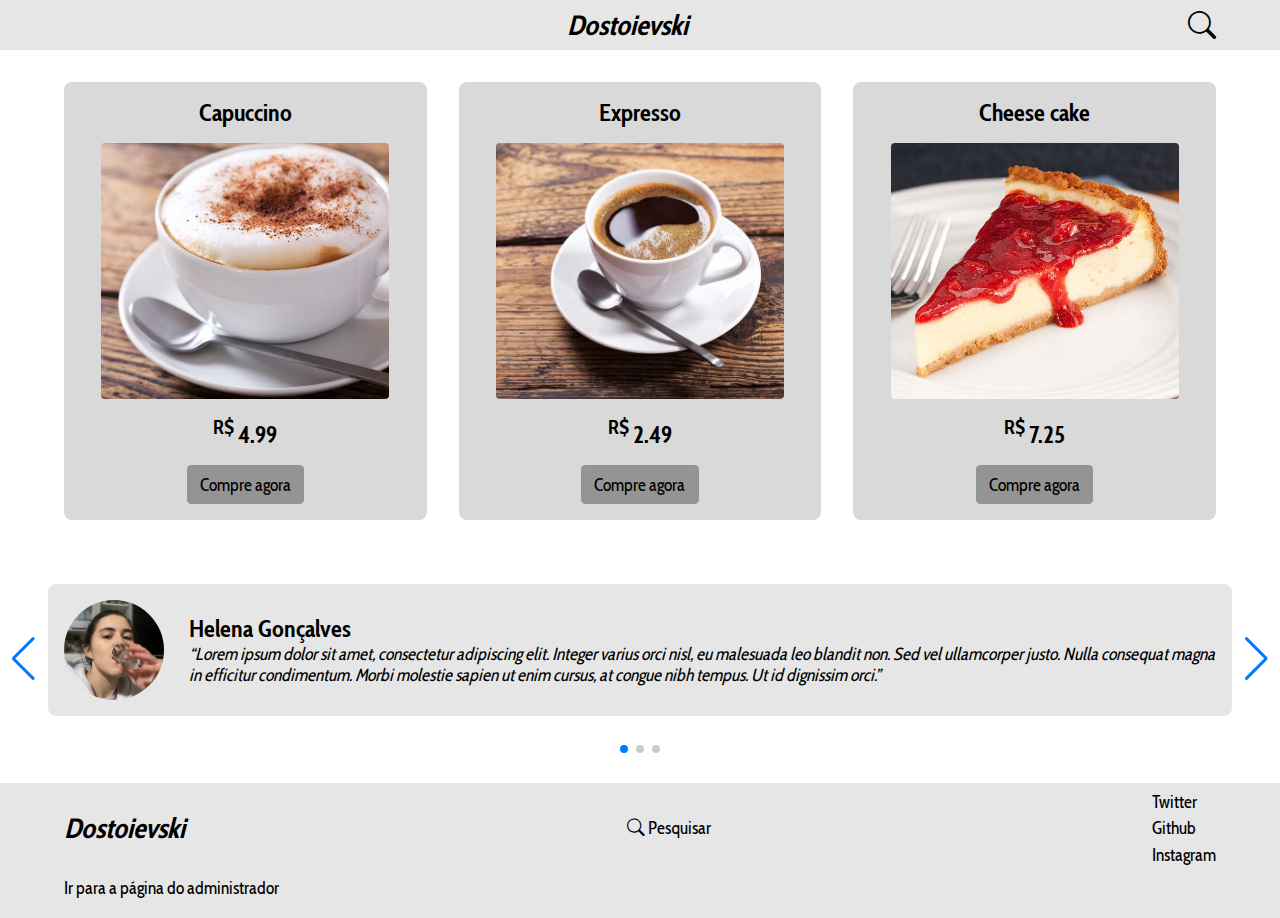
==== index.html @ 8766e8bb "link para admin consertado" ====
<!DOCTYPE html>
<html lang="en">
<head>
    <meta charset="UTF-8">
    <meta http-equiv="X-UA-Compatible" content="IE=edge">
    <meta name="viewport" content="width=device-width, initial-scale=1.0">
    
    <!-- CSS -->
    <link rel="stylesheet" href="style/home.css">
    <!-- SWIPER CDN-->
    <link rel="stylesheet" href="https://unpkg.com/swiper@8/swiper-bundle.min.css"/>
    <!-- FAVICON -->
    <link rel="icon" href="favicon.svg" type="image/x-icon">
    
    <title> Dostoievski </title>
</head>
<body>

    <nav class="nav">
        <div class="nav-container">
            <div class="hidden"> .  </div>
            <h1 class="logo"> Dostoievski </h1>
            <h1 onclick='toggleSearch()' class="clicavel"> <i class="bi bi-search"></i> </h1>
        </div>
    </nav>

    <div class="search-bar" id="search-bar">
        <div class="search-container">
            <h2 onclick='toggleSearch()' class="clicavel"> <i class="bi bi-x-lg"></i></h2>
            <div class="chip">
                <h2>Categoria</h2>
                <select name="categoria" id="categoria">
                    <option value='todos'>Todos</option>
                    <option value="bebidas">Bebidas</option>
                    <option value="doces">Doces</option>
                </select>
            </div>
            <div class="chip">
                <h2>Preço</h2>
                <select name="preco" id="preco">
                    <option value='todos'>Qualquer</option>
                    <option value="desc">Mais caro</option>
                    <option value="asce">Mais barato</option>
                </select>
            </div>
            <div class="chip">
                <input type="text" name="pesquisa" id="pesquisa" placeholder="Pesquise aqui">
                <h2 onclick="pesquisar()" class="clicavel"> <i class="bi bi-search"></i> </h2>
            </div>
        </div>
    </div>

    <div class="produtos" id="produtos">
    </div>

    <div class="swiper">
            <div class="swiper-wrapper">
                <!-- SLIDE 1 -->
                <div class="swiper-slide">     
                    <div class="swiper-slide">
                        <div class="testemunho">
                            <div class="imagem-testemunho container-imagem">
                            <img src="images/pessoa1.jpg" alt="selfie minha">
                        </div>
                        <div class="texto-testemunho">
                            <h2>Helena Gonçalves</h2>
                            <p class="italico">“Lorem ipsum dolor sit amet, consectetur adipiscing elit. Integer varius orci nisl, eu malesuada leo blandit non. Sed vel ullamcorper justo. Nulla consequat magna in efficitur condimentum. Morbi molestie sapien ut enim cursus, at congue nibh tempus. Ut id dignissim orci.”</p>
                        </div>
                    </div>
                </div> 
            </div>
            <!-- SLIDE 2 -->
            <div class="swiper-slide">
                <div class="swiper-slide">
                    <div class="testemunho">
                        <div class="imagem-testemunho container-imagem">
                            <img src="images/pessoa2.JPG" alt="meme que achei em um subreddit aí">
                        </div>
                        <div class="texto-testemunho">
                            <h2>Steve Smith</h2>
                            <p class="italico">“Lorem ipsum dolor sit amet, consectetur adipiscing elit. Integer varius orci nisl, eu malesuada leo blandit non. Sed vel ullamcorper justo. Nulla consequat magna in efficitur condimentum. Morbi molestie sapien ut enim cursus, at congue nibh tempus. Ut id dignissim orci.”</p>
                        </div>
                    </div>
                </div>
            </div>
            <!-- SLIDE 3 -->
            <div class="swiper-slide"> 
                <div class="swiper-slide">
                    <div class="testemunho">
                        <div class="imagem-testemunho container-imagem">
                            <img src="images/pessoa3.png" alt="print de um tiktok da doja cat">
                        </div>
                        <div class="texto-testemunho">
                            <h2>Gloria Semkins</h2>
                            <p class="italico">“Lorem ipsum dolor sit amet, consectetur adipiscing elit. Integer varius orci nisl, eu malesuada leo blandit non. Sed vel ullamcorper justo. Nulla consequat magna in efficitur condimentum. Morbi molestie sapien ut enim cursus, at congue nibh tempus. Ut id dignissim orci.”</p>
                        </div>
                    </div>
                </div>
            </div>
        </div>
        <div class="swiper-button-next"></div>
        <div class="swiper-button-prev"></div>
        <br>
        <div class="swiper-pagination"></div>
    </div>
    
    <footer class="rodape">
        <div class="rodape-container">
            <div>
                <h1 class="logo"> Dostoievski </h1>
            </div>
            <div onclick='toggleSearch()' class="clicavel">
                <a href="#search-bar">
                    <i class="bi bi-search"></i>
                    Pesquisar 
                </a>
            </div>
            <div class="redes-sociais">
                <a href="">Twitter</a>
                <a href="">Github</a>
                <a href="">Instagram</a>
            </div>
        </div>
        <div class="rodape-admin">
            <a href="api/login.php">Ir para a página do administrador</a>
        </div>
    </footer>

    <!-- SCRIPTS -->
    <script src="script/search.js"></script>
    <!-- CARROSSEL DOS TESTEMUNHOS -->
    <script src="https://unpkg.com/swiper@8/swiper-bundle.min.js"></script>
    <script src="script/swiper.js"></script>
</body>
</html>
---- style/home.css ----
/* BASE */
@import url('https://fonts.googleapis.com/css2?family=Cabin+Condensed:wght@400;500;600;700&display=swap');
@import url("https://cdn.jsdelivr.net/npm/bootstrap-icons@1.8.3/font/bootstrap-icons.css");

:root {
    --font-color: #000;
    --background-color: #FFF;
    --main-color: #e6e6e6;
    --secundary-color: #D9D9D9;

    --nav-background: #e6e6e6;
    --pesquisa-background: #D9D9D9;
    --produto-background: #D9D9D9;
    --testemunho-background: #e6e6e6;
    --rodape-background: #e6e6e6;

    --buy-button-color: #949494;
    --buy-button-color-hover: #b7b7b7;
}
* {
    padding: 0;
    margin: 0;
}
body {
    font-family: 'Cabin Condensed', sans-serif;
    color: var(--font-color);
    background-color: var(--background-color);
    overflow-x: hidden;
}
html {
    scroll-behavior: smooth;
}
/*CLASSES GERAIS*/
.hidden {
    visibility: hidden;
}
a{
    color: var(--font-color);
    text-decoration: none;
}
h1 {
    font-size: 1.75rem;
}
a, p {
    font-size: 1.1rem;
}
.logo {
    font-style: italic;
}
.italico {
    font-style: italic;
}
.clicavel{
    cursor: pointer;
}
.container-imagem > img{
    width: 100%;
    height: 100%;
    object-fit: cover;
}

/************** NAV BAR ******************/
.nav {
    background-color: var(--nav-background);
    width: 100%;
    padding: 0.5em 0em;
    position: relative;
    z-index: 100;
}
.nav-container {
    width: 90%;
    margin: 0 auto;
    display: flex;
    align-items: center;
    justify-content: space-between;
}

/************** BARRA DE PESQUISA ******************/
.search-bar {
    width: 95%;
    margin: 1em auto 0;
    background-color: var(--pesquisa-background);
    border-radius: 0.5em;

    z-index: 10;
    position: absolute;
    opacity: 0;
    transform: translateY(-200%);
    transition: all 0.25s;
}
.search-bar.active {
    position: relative;
    transform: translateY(0);
    opacity: 1;
}

.search-container {
    padding: 1em;
    gap: 1em;
    display: flex;
    flex-direction: column-reverse;
    width: fit-content;
    margin: 0 auto;
    text-align: center;
}
.chip {
    display: flex;
    justify-content: space-between;
    gap: 1em;

}
@media screen and (min-width: 870px) {
    .search-container {
        padding: 1em;
        display: flex;
        flex-direction: row;
        justify-content: space-between;
        width: auto;
    }
}

/************** PRODUTOS ******************/
.produtos {
    width: 90%;
    margin: 2em auto;
    display: grid;
    grid-template-columns: repeat(auto-fit, minmax(20rem ,1fr));
    column-gap: 2em;
    row-gap: 2em;
}
.produto-imagem {
    width: 18rem;
    height: 16rem;
    overflow: hidden;
    border-radius: 0.25em;
}
.produtos > div {
    display: flex;
    flex-direction: column;
    align-items: center;
    gap: 1em;
    padding: 1em;
    background-color: var(--produto-background);
    border-radius: 0.5em;
}
.buy-button {
    background-color: var(--buy-button-color);
    padding: 0.5em 0.75em;
    border-radius: 0.25em;
    transform: scale(1);
    transition: all 0.2s ease-in;
}
.buy-button:hover{
    background-color: var(--buy-button-color-hover);
    transform: scale(1.1);
}

/************** TESTEMUNHOS ******************/
.imagem-testemunho{
    width: 100px;
    height: 100px;
    border-radius: 100%;
    overflow: hidden;
}
.testemunho{
    width: 90%;
    margin: 2em auto;
    padding: 1em;
    border-radius: 0.5em;
    background-color: var(--testemunho-background);

    display: flex;
    flex-direction: column;
    align-items: center;
    text-align: center;
}
@media screen and (min-width: 870px) {
    .testemunho{
        display: grid;
        grid-template-columns: 125px auto;
        text-align: start;
    }
}

/************** RODAPE ******************/
.rodape {
    margin-top: 1em;
    background-color: var(--rodape-background);
    width: 100%;
    padding: 0.5em 0em;
}
.rodape-container {
    width: 90%;
    margin: 0 auto;
    display: flex;
    flex-direction: column;
    gap: 1em;
    align-items: center;
    justify-content: space-between;
}
.redes-sociais {
    display: flex;
    flex-direction: column;
    gap: 0.35em;
}
.rodape-admin {
    padding: 0.75em 0;
    width: 100%;
    text-align: center;
}
@media screen and (min-width: 870px) {
    .rodape-container {
        width: 90%;
        margin: 0 auto;
        display: flex;
        align-items: center;
        flex-direction: row;
    }
    .rodape-admin {
        padding: 0.75em 0;
        width: 90%;
        margin: 0 auto;
        text-align: left;
    }
}

/*********** login ****************/
.login {
    width: 100vw;
    height: 81vh;
    display: flex;
    justify-content: center;
    align-items: center;
    font-size: 1.2rem;
}
.login-container {
    width: min(30em, 100%);
    padding: 2em 0;
    background-color: var(--main-color);
    border-radius: 0.5em;

    display: flex;
    flex-direction: column;
    align-items: center;
    gap: 1.5em;
    
}
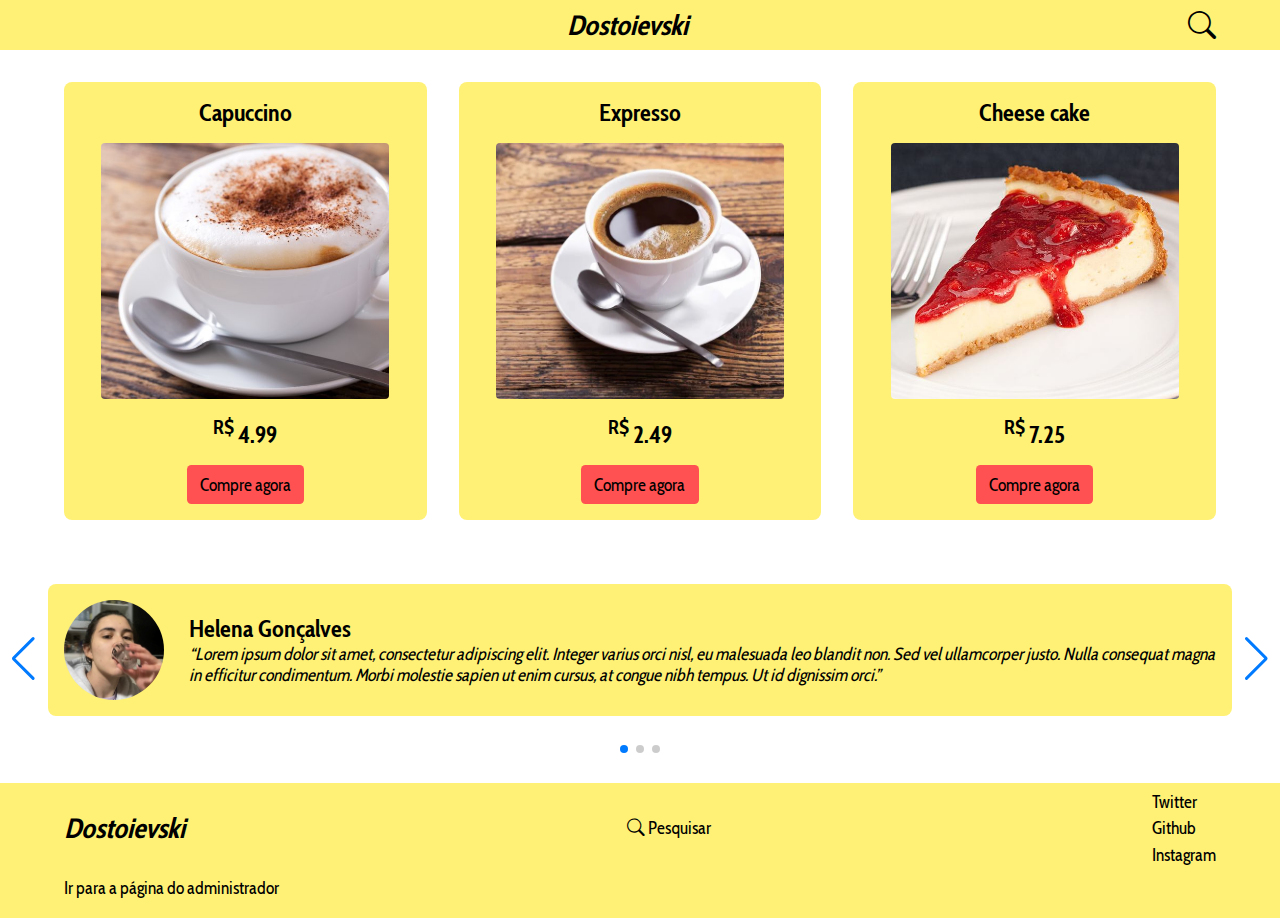
==== commit bf0fa312: "organização do css" ====
--- a/index.html
+++ b/index.html
@@ -7,11 +7,11 @@
     
     <!-- CSS -->
     <link rel="stylesheet" href="style/home.css">
+    <link rel="stylesheet" href="style/base.css">
     <!-- SWIPER CDN-->
     <link rel="stylesheet" href="https://unpkg.com/swiper@8/swiper-bundle.min.css"/>
     <!-- FAVICON -->
     <link rel="icon" href="favicon.svg" type="image/x-icon">
-    
     <title> Dostoievski </title>
 </head>
 <body>
@@ -19,7 +19,7 @@
     <nav class="nav">
         <div class="nav-container">
             <div class="hidden"> .  </div>
-            <h1 class="logo"> Dostoievski </h1>
+            <a href="../index.html"> <h1 class="logo">  Dostoievski  </h1></a>
             <h1 onclick='toggleSearch()' class="clicavel"> <i class="bi bi-search"></i> </h1>
         </div>
     </nav>
@@ -122,7 +122,7 @@
             </div>
         </div>
         <div class="rodape-admin">
-            <a href="api/login.php">Ir para a página do administrador</a>
+            <a href="api/admin.php">Ir para a página do administrador</a>
         </div>
     </footer>
 
--- a/style/home.css
+++ b/style/home.css
@@ -1,85 +1,8 @@
-/* BASE */
-@import url('https://fonts.googleapis.com/css2?family=Cabin+Condensed:wght@400;500;600;700&display=swap');
-@import url("https://cdn.jsdelivr.net/npm/bootstrap-icons@1.8.3/font/bootstrap-icons.css");
-
-:root {
-    --font-color: #000;
-    --background-color: #FFF;
-    --main-color: #e6e6e6;
-    --secundary-color: #D9D9D9;
-
-    --nav-background: #e6e6e6;
-    --pesquisa-background: #D9D9D9;
-    --produto-background: #D9D9D9;
-    --testemunho-background: #e6e6e6;
-    --rodape-background: #e6e6e6;
-
-    --buy-button-color: #949494;
-    --buy-button-color-hover: #b7b7b7;
-}
-* {
-    padding: 0;
-    margin: 0;
-}
-body {
-    font-family: 'Cabin Condensed', sans-serif;
-    color: var(--font-color);
-    background-color: var(--background-color);
-    overflow-x: hidden;
-}
-html {
-    scroll-behavior: smooth;
-}
-/*CLASSES GERAIS*/
-.hidden {
-    visibility: hidden;
-}
-a{
-    color: var(--font-color);
-    text-decoration: none;
-}
-h1 {
-    font-size: 1.75rem;
-}
-a, p {
-    font-size: 1.1rem;
-}
-.logo {
-    font-style: italic;
-}
-.italico {
-    font-style: italic;
-}
-.clicavel{
-    cursor: pointer;
-}
-.container-imagem > img{
-    width: 100%;
-    height: 100%;
-    object-fit: cover;
-}
-
-/************** NAV BAR ******************/
-.nav {
-    background-color: var(--nav-background);
-    width: 100%;
-    padding: 0.5em 0em;
-    position: relative;
-    z-index: 100;
-}
-.nav-container {
-    width: 90%;
-    margin: 0 auto;
-    display: flex;
-    align-items: center;
-    justify-content: space-between;
-}
-
 /************** BARRA DE PESQUISA ******************/
 .search-bar {
     width: 95%;
     margin: 1em auto 0;
-    background-color: var(--pesquisa-background);
+    background-color: var(--primaria);
     border-radius: 0.5em;
 
     z-index: 10;
@@ -140,18 +63,18 @@
     align-items: center;
     gap: 1em;
     padding: 1em;
-    background-color: var(--produto-background);
+    background-color: var(--primaria);
     border-radius: 0.5em;
 }
 .buy-button {
-    background-color: var(--buy-button-color);
+    background-color: var(--terciaria);
     padding: 0.5em 0.75em;
     border-radius: 0.25em;
     transform: scale(1);
     transition: all 0.2s ease-in;
 }
 .buy-button:hover{
-    background-color: var(--buy-button-color-hover);
+    background-color: var(--terciaria-hover);
     transform: scale(1.1);
 }
 
@@ -167,7 +90,7 @@
     margin: 2em auto;
     padding: 1em;
     border-radius: 0.5em;
-    background-color: var(--testemunho-background);
+    background-color: var(--primaria);
 
     display: flex;
     flex-direction: column;
@@ -182,66 +105,34 @@
     }
 }
 
-/************** RODAPE ******************/
-.rodape {
-    margin-top: 1em;
-    background-color: var(--rodape-background);
-    width: 100%;
-    padding: 0.5em 0em;
+/********* PAGINA PRODUTO **********/
+#produto {
+    width: 90%;
+    margin: 2em auto;
 }
-.rodape-container {
-    width: 90%;
-    margin: 0 auto;
+#produto > div,
+.produto-descricao{
     display: flex;
     flex-direction: column;
     gap: 1em;
     align-items: center;
-    justify-content: space-between;
 }
-.redes-sociais {
-    display: flex;
-    flex-direction: column;
-    gap: 0.35em;
-}
-.rodape-admin {
-    padding: 0.75em 0;
-    width: 100%;
-    text-align: center;
+.produto-imagem {
+    width: 18rem;
+    height: 16rem;
+    overflow: hidden;
+    border-radius: 0.25em;
 }
 @media screen and (min-width: 870px) {
-    .rodape-container {
-        width: 90%;
-        margin: 0 auto;
-        display: flex;
-        align-items: center;
+    #produto > div {
         flex-direction: row;
+        justify-content: center;
     }
-    .rodape-admin {
-        padding: 0.75em 0;
-        width: 90%;
-        margin: 0 auto;
-        text-align: left;
+    .produto-descricao{
+        width: fit-content;
+        flex-direction: column;
+        gap: 1em;
+        align-items: flex-start;
+        margin-left: 4em;
     }
-}
-
-/*********** login ****************/
-.login {
-    width: 100vw;
-    height: 81vh;
-    display: flex;
-    justify-content: center;
-    align-items: center;
-    font-size: 1.2rem;
-}
-.login-container {
-    width: min(30em, 100%);
-    padding: 2em 0;
-    background-color: var(--main-color);
-    border-radius: 0.5em;
-
-    display: flex;
-    flex-direction: column;
-    align-items: center;
-    gap: 1.5em;
-    
 }--- a/style/base.css
+++ b/style/base.css
@@ -0,0 +1,112 @@
+/* BASE */
+@import url('https://fonts.googleapis.com/css2?family=Cabin+Condensed:wght@400;500;600;700&display=swap');
+@import url("https://cdn.jsdelivr.net/npm/bootstrap-icons@1.8.3/font/bootstrap-icons.css");
+
+:root {
+    --font-color: #000;
+    --background-color: #FFF;
+    --primaria: #FFF175; /*e6e6e6*/
+    --secundaria: #FFAA5B; /*D9D9D9*/
+    --terciaria: #FF5151;
+    --terciaria-hover: #ff7a7a;
+}
+* {
+    padding: 0;
+    margin: 0;
+}
+body {
+    font-family: 'Cabin Condensed', sans-serif;
+    color: var(--font-color);
+    background-color: var(--background-color);
+    overflow-x: hidden;
+}
+html {
+    scroll-behavior: smooth;
+}
+/*CLASSES GERAIS*/
+.hidden {
+    visibility: hidden;
+}
+a{
+    color: var(--font-color);
+    text-decoration: none;
+}
+h1 {
+    font-size: 1.75rem;
+}
+a, p {
+    font-size: 1.1rem;
+}
+.logo {
+    font-style: italic;
+}
+.italico {
+    font-style: italic;
+}
+.clicavel{
+    cursor: pointer;
+}
+.container-imagem > img{
+    width: 100%;
+    height: 100%;
+    object-fit: cover;
+}
+
+/************** NAV BAR ******************/
+.nav {
+    background-color: var(--primaria);
+    width: 100%;
+    padding: 0.5em 0em;
+    position: relative;
+    z-index: 100;
+}
+.nav-container {
+    width: 90%;
+    margin: 0 auto;
+    display: flex;
+    align-items: center;
+    justify-content: space-between;
+}
+
+
+/************** RODAPE ******************/
+.rodape {
+    margin-top: 1em;
+    background-color: var(--primaria);
+    width: 100%;
+    padding: 0.5em 0em;
+}
+.rodape-container {
+    width: 90%;
+    margin: 0 auto;
+    display: flex;
+    flex-direction: column;
+    gap: 1em;
+    align-items: center;
+    justify-content: space-between;
+}
+.redes-sociais {
+    display: flex;
+    flex-direction: column;
+    gap: 0.35em;
+}
+.rodape-admin {
+    padding: 0.75em 0;
+    width: 100%;
+    text-align: center;
+}
+@media screen and (min-width: 870px) {
+    .rodape-container {
+        width: 90%;
+        margin: 0 auto;
+        display: flex;
+        align-items: center;
+        flex-direction: row;
+    }
+    .rodape-admin {
+        padding: 0.75em 0;
+        width: 90%;
+        margin: 0 auto;
+        text-align: left;
+    }
+}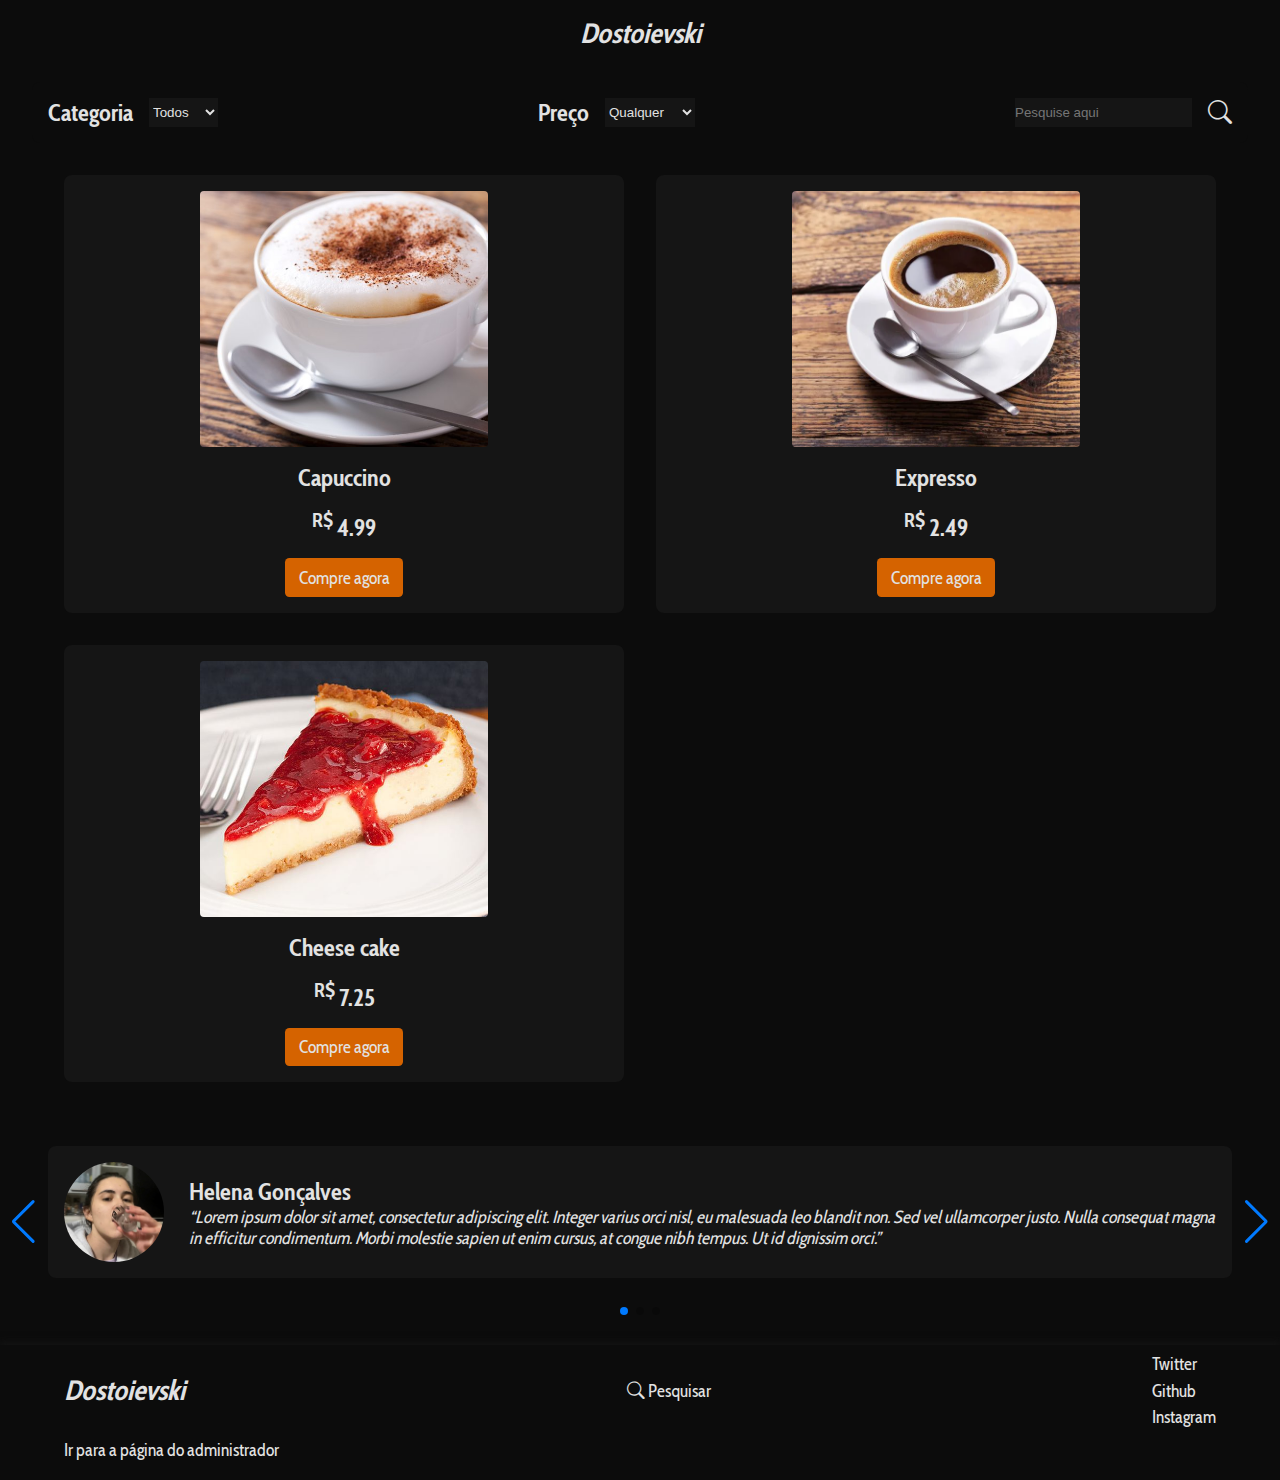
==== commit 707cc4c0: "estou tendo uma crise com o design" ====
--- a/index.html
+++ b/index.html
@@ -20,13 +20,12 @@
         <div class="nav-container">
             <div class="hidden"> .  </div>
             <a href="../index.html"> <h1 class="logo">  Dostoievski  </h1></a>
-            <h1 onclick='toggleSearch()' class="clicavel"> <i class="bi bi-search"></i> </h1>
+            <div class="hidden"> .  </div>
         </div>
     </nav>
 
     <div class="search-bar" id="search-bar">
         <div class="search-container">
-            <h2 onclick='toggleSearch()' class="clicavel"> <i class="bi bi-x-lg"></i></h2>
             <div class="chip">
                 <h2>Categoria</h2>
                 <select name="categoria" id="categoria">
@@ -122,7 +121,7 @@
             </div>
         </div>
         <div class="rodape-admin">
-            <a href="api/admin.php">Ir para a página do administrador</a>
+            <a href="api/index.php">Ir para a página do administrador</a>
         </div>
     </footer>
 
--- a/style/home.css
+++ b/style/home.css
@@ -2,19 +2,14 @@
 .search-bar {
     width: 95%;
     margin: 1em auto 0;
-    background-color: var(--primaria);
+    background-color: var(--barra-pesquisa);
     border-radius: 0.5em;
 
     z-index: 10;
-    position: absolute;
-    opacity: 0;
-    transform: translateY(-200%);
+    position: relative;
+    opacity: 1;
+
     transition: all 0.25s;
-}
-.search-bar.active {
-    position: relative;
-    transform: translateY(0);
-    opacity: 1;
 }
 
 .search-container {
@@ -30,7 +25,10 @@
     display: flex;
     justify-content: space-between;
     gap: 1em;
-
+}
+.chip input, .chip select, .chip option{
+    background-color: var(--primaria);
+    border: 0.1 solid var(--terciaria);
 }
 @media screen and (min-width: 870px) {
     .search-container {
@@ -47,7 +45,7 @@
     width: 90%;
     margin: 2em auto;
     display: grid;
-    grid-template-columns: repeat(auto-fit, minmax(20rem ,1fr));
+    grid-template-columns: repeat(auto-fit, minmax(25rem ,1fr));
     column-gap: 2em;
     row-gap: 2em;
 }
@@ -66,17 +64,7 @@
     background-color: var(--primaria);
     border-radius: 0.5em;
 }
-.buy-button {
-    background-color: var(--terciaria);
-    padding: 0.5em 0.75em;
-    border-radius: 0.25em;
-    transform: scale(1);
-    transition: all 0.2s ease-in;
-}
-.buy-button:hover{
-    background-color: var(--terciaria-hover);
-    transform: scale(1.1);
-}
+
 
 /************** TESTEMUNHOS ******************/
 .imagem-testemunho{
@@ -122,6 +110,8 @@
     height: 16rem;
     overflow: hidden;
     border-radius: 0.25em;
+    background-color: var(--secundaria);
+    text-align: center;
 }
 @media screen and (min-width: 870px) {
     #produto > div {
@@ -135,4 +125,33 @@
         align-items: flex-start;
         margin-left: 4em;
     }
+}
+
+/* MODAIS */
+.modal {
+    /* centraliza */
+    position: absolute;
+    z-index: 1000;
+    top: 50%;
+    left: 50%;
+    /*transição*/
+    transform: translate(-50%,-50%) scale(0);
+    visibility: hidden;
+    transition: visibility 0.15s, transform 0.3s;
+
+    /* aspecto geral */
+    display: flex;
+    flex-direction: column;
+    align-items: center;
+    gap: 2em;
+    padding: 2em;
+    width: min(90%, 40em);
+    background-color: var(--primaria);
+    border: 0.15em solid var(--secundaria);
+    border-radius: 0.5em;
+    box-shadow: 0.5em 0.5em 1em var(--secundaria);
+}
+.modal.active{
+    visibility: visible;
+    transform: translate(-50%,-50%) scale(1);
 }--- a/style/base.css
+++ b/style/base.css
@@ -3,12 +3,19 @@
 @import url("https://cdn.jsdelivr.net/npm/bootstrap-icons@1.8.3/font/bootstrap-icons.css");
 
 :root {
-    --font-color: #000;
-    --background-color: #FFF;
-    --primaria: #FFF175; /*e6e6e6*/
-    --secundaria: #FFAA5B; /*D9D9D9*/
-    --terciaria: #FF5151;
-    --terciaria-hover: #ff7a7a;
+    --font-color: rgb(226, 226, 226);
+    --background-color: #0c0c0c;
+    --nav: #0c0c0c;
+    --rodape: #0c0c0c;
+    --barra-pesquisa: #0c0c0c;
+    /* blocos */
+    --primaria: #151515;
+    /* sombras */
+    --secundaria: #4f4f4f; 
+    /* botao */
+    --terciaria: #d56300;
+    --terciaria-hover: #ff7700;
+
 }
 * {
     padding: 0;
@@ -37,6 +44,9 @@
 a, p {
     font-size: 1.1rem;
 }
+input, select {
+    color: var(--font-color);
+}
 .logo {
     font-style: italic;
 }
@@ -52,11 +62,24 @@
     object-fit: cover;
 }
 
+/* BOTAO **/
+.buy-button {
+    background-color: var(--terciaria);
+    padding: 0.5em 0.75em;
+    border-radius: 0.25em;
+    transform: scale(1);
+    transition: all 0.2s ease-in;
+}
+.buy-button:hover{
+    background-color: var(--terciaria-hover);
+    transform: scale(1.1);
+}
+
 /************** NAV BAR ******************/
 .nav {
-    background-color: var(--primaria);
+    background-color: var(--nav);
     width: 100%;
-    padding: 0.5em 0em;
+    padding: 1em 0em;
     position: relative;
     z-index: 100;
 }
@@ -72,9 +95,10 @@
 /************** RODAPE ******************/
 .rodape {
     margin-top: 1em;
-    background-color: var(--primaria);
+    background-color: var(--rodape);
     width: 100%;
     padding: 0.5em 0em;
+    box-shadow: 0 -0.1em 0.5em var(--primaria);
 }
 .rodape-container {
     width: 90%;
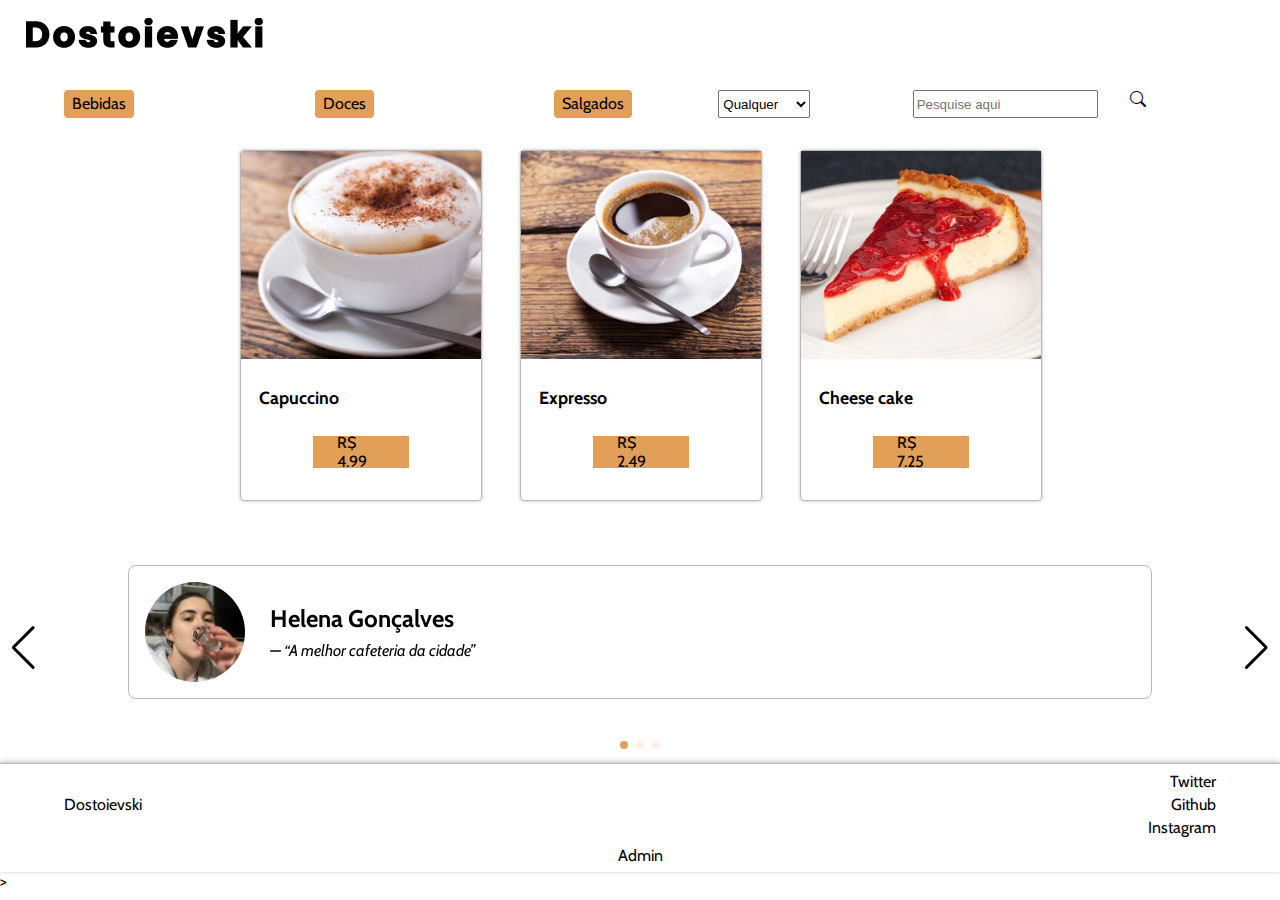
==== commit beec927e: "Aparência refeita" ====
--- a/index.html
+++ b/index.html
@@ -16,114 +16,110 @@
 </head>
 <body>
 
-    <nav class="nav">
-        <div class="nav-container">
-            <div class="hidden"> .  </div>
-            <a href="../index.html"> <h1 class="logo">  Dostoievski  </h1></a>
-            <div class="hidden"> .  </div>
-        </div>
+    <nav>
+        <img src="images/Dostoievski.png" alt="Dostoievski">
     </nav>
 
-    <div class="search-bar" id="search-bar">
-        <div class="search-container">
-            <div class="chip">
-                <h2>Categoria</h2>
-                <select name="categoria" id="categoria">
-                    <option value='todos'>Todos</option>
-                    <option value="bebidas">Bebidas</option>
-                    <option value="doces">Doces</option>
-                </select>
+    <main>
+
+        <section class="pesquisa">
+            <div class="categorias">
+                <p class="categoria ativa" id="bebidas" onclick='toggleBebidas()'>
+                    Bebidas
+                </p>
+                <p class="categoria ativa" id="doces" onclick='toggleDoces()'>
+                    Doces
+                </p>
+                <p class="categoria ativa" id="salgados" onclick='toggleSalgados()'>
+                    Salgados
+                </p>
             </div>
-            <div class="chip">
-                <h2>Preço</h2>
-                <select name="preco" id="preco">
-                    <option value='todos'>Qualquer</option>
-                    <option value="desc">Mais caro</option>
-                    <option value="asce">Mais barato</option>
-                </select>
+            <div class="form">
+                <div>
+                    <select id="preco">
+                        <option value='todos'>Qualquer</option>
+                        <option value="desc">Mais caro</option>
+                        <option value="asce">Mais barato</option>
+                    </select>
+                </div>
+                <div class="input">
+                    <input type="text" id="pesquisa" placeholder="Pesquise aqui">
+                    <i onclick="pesquisar()" class="bi bi-search"></i>
+                </div>
             </div>
-            <div class="chip">
-                <input type="text" name="pesquisa" id="pesquisa" placeholder="Pesquise aqui">
-                <h2 onclick="pesquisar()" class="clicavel"> <i class="bi bi-search"></i> </h2>
-            </div>
-        </div>
-    </div>
+        </section>
 
-    <div class="produtos" id="produtos">
-    </div>
+        <section class="produtos" id="produtos">
+            
+        </section>
 
-    <div class="swiper">
+        <section class="testemunhos swiper">
             <div class="swiper-wrapper">
                 <!-- SLIDE 1 -->
                 <div class="swiper-slide">     
                     <div class="swiper-slide">
                         <div class="testemunho">
                             <div class="imagem-testemunho container-imagem">
-                            <img src="images/pessoa1.jpg" alt="selfie minha">
+                                <img src="images/pessoa1.jpg" alt="selfie minha">
+                            </div>
+                            <div class="texto-testemunho">
+                                <h2>Helena Gonçalves</h2>
+                                <p> — “A melhor cafeteria da cidade”</p>
+                            </div>
                         </div>
-                        <div class="texto-testemunho">
-                            <h2>Helena Gonçalves</h2>
-                            <p class="italico">“Lorem ipsum dolor sit amet, consectetur adipiscing elit. Integer varius orci nisl, eu malesuada leo blandit non. Sed vel ullamcorper justo. Nulla consequat magna in efficitur condimentum. Morbi molestie sapien ut enim cursus, at congue nibh tempus. Ut id dignissim orci.”</p>
+                    </div> 
+                </div>
+                <!-- SLIDE 2 -->
+                <div class="swiper-slide">
+                    <div class="swiper-slide">
+                        <div class="testemunho">
+                            <div class="imagem-testemunho container-imagem">
+                                <img src="images/pessoa2.JPG" alt="meme que achei em um subreddit aí">
+                            </div>
+                            <div class="texto-testemunho">
+                                <h2>Steve Smith</h2>
+                                <p>“Integer varius orci nisl, eu malesuada leo blandit non."</p>
+                            </div>
                         </div>
                     </div>
-                </div> 
-            </div>
-            <!-- SLIDE 2 -->
-            <div class="swiper-slide">
-                <div class="swiper-slide">
-                    <div class="testemunho">
-                        <div class="imagem-testemunho container-imagem">
-                            <img src="images/pessoa2.JPG" alt="meme que achei em um subreddit aí">
-                        </div>
-                        <div class="texto-testemunho">
-                            <h2>Steve Smith</h2>
-                            <p class="italico">“Lorem ipsum dolor sit amet, consectetur adipiscing elit. Integer varius orci nisl, eu malesuada leo blandit non. Sed vel ullamcorper justo. Nulla consequat magna in efficitur condimentum. Morbi molestie sapien ut enim cursus, at congue nibh tempus. Ut id dignissim orci.”</p>
+                </div>
+                <!-- SLIDE 3 -->
+                <div class="swiper-slide"> 
+                    <div class="swiper-slide">
+                        <div class="testemunho">
+                            <div class="imagem-testemunho container-imagem">
+                                <img src="images/pessoa3.png" alt="print de um tiktok da doja cat">
+                            </div>
+                            <div class="texto-testemunho">
+                                <h2>Gloria Semkins</h2>
+                                <p>“Lorem ipsum dolor sit amet, consectetur adipiscing elit."</p>
+                            </div>
                         </div>
                     </div>
                 </div>
             </div>
-            <!-- SLIDE 3 -->
-            <div class="swiper-slide"> 
-                <div class="swiper-slide">
-                    <div class="testemunho">
-                        <div class="imagem-testemunho container-imagem">
-                            <img src="images/pessoa3.png" alt="print de um tiktok da doja cat">
-                        </div>
-                        <div class="texto-testemunho">
-                            <h2>Gloria Semkins</h2>
-                            <p class="italico">“Lorem ipsum dolor sit amet, consectetur adipiscing elit. Integer varius orci nisl, eu malesuada leo blandit non. Sed vel ullamcorper justo. Nulla consequat magna in efficitur condimentum. Morbi molestie sapien ut enim cursus, at congue nibh tempus. Ut id dignissim orci.”</p>
-                        </div>
-                    </div>
-                </div>
+            <div class="swiper-button-next"></div>
+            <div class="swiper-button-prev"></div>
+            <div class="swiper-pagination"></div>
+        </section>
+    </main>
+
+    <footer>
+        <div class="top-footer">
+            <div>
+                <a href="index.html">Dostoievski</a>
+            </div>
+            <div class="sociais">
+                <span> <a href="https://twitter.com/helena_kurzzz">Twitter</a> </span>
+                <span> <a href="https://github.com/aaneleh">Github</a> </span>
+                <span> <a href="https://www.instagram.com/helena.kurz/">Instagram</a> </span>
             </div>
         </div>
-        <div class="swiper-button-next"></div>
-        <div class="swiper-button-prev"></div>
-        <br>
-        <div class="swiper-pagination"></div>
-    </div>
-    
-    <footer class="rodape">
-        <div class="rodape-container">
-            <div>
-                <h1 class="logo"> Dostoievski </h1>
-            </div>
-            <div onclick='toggleSearch()' class="clicavel">
-                <a href="#search-bar">
-                    <i class="bi bi-search"></i>
-                    Pesquisar 
-                </a>
-            </div>
-            <div class="redes-sociais">
-                <a href="">Twitter</a>
-                <a href="">Github</a>
-                <a href="">Instagram</a>
-            </div>
+
+        <div class="bottom-footer">
+            <a href="api/index.php">Admin</a>
         </div>
-        <div class="rodape-admin">
-            <a href="api/index.php">Ir para a página do administrador</a>
-        </div>
-    </footer>
+    </footer>>
 
     <!-- SCRIPTS -->
     <script src="script/search.js"></script>
--- a/style/home.css
+++ b/style/home.css
@@ -1,89 +1,161 @@
-/************** BARRA DE PESQUISA ******************/
-.search-bar {
-    width: 95%;
-    margin: 1em auto 0;
-    background-color: var(--barra-pesquisa);
-    border-radius: 0.5em;
-
-    z-index: 10;
-    position: relative;
-    opacity: 1;
-
-    transition: all 0.25s;
-}
-
-.search-container {
-    padding: 1em;
-    gap: 1em;
+/*************** BARRA DE PESQUISA *****************/
+.pesquisa {
     display: flex;
-    flex-direction: column-reverse;
-    width: fit-content;
+    flex-direction: column;
     margin: 0 auto;
-    text-align: center;
-}
-.chip {
-    display: flex;
+    width: min(30em, 90%);
     justify-content: space-between;
     gap: 1em;
 }
-.chip input, .chip select, .chip option{
-    background-color: var(--primaria);
-    border: 0.1 solid var(--terciaria);
+.categorias {
+    width: 100%;
+    display: flex;
+    justify-content: space-between;
 }
-@media screen and (min-width: 870px) {
-    .search-container {
-        padding: 1em;
+.input {
+    display: flex;
+    gap: 0.25em;
+}
+.form {
+    display: flex;
+    width: 100%;
+    justify-content: space-between;
+}
+.categoria {
+    background-color: var(--mainLighter);
+    padding: 0.25em 0.5em;
+    border-radius: 0.25em;
+    cursor: pointer;
+}
+.categoria.ativa {
+    background-color: var(--main);
+}
+@media screen and (min-width: 900px) {
+    .pesquisa {
+        flex-direction: row;
+        width: 90%;
+        margin: 0 auto;
+        height: 1.75em;
+    }
+    .pesquisa div, .pesquisa select {
+        flex-direction: row;
+        gap: 2em;
+        height: 100%;
+    }
+    .form {
         display: flex;
-        flex-direction: row;
-        justify-content: space-between;
-        width: auto;
+        justify-content: space-evenly;
     }
 }
 
-/************** PRODUTOS ******************/
+/************* PRODUTOS ***************/
 .produtos {
-    width: 90%;
     margin: 2em auto;
+    width: min(50em, 90%);
+    
     display: grid;
-    grid-template-columns: repeat(auto-fit, minmax(25rem ,1fr));
-    column-gap: 2em;
-    row-gap: 2em;
+    grid-template-columns: repeat(auto-fit, minmax(15rem ,1fr));
+    column-gap: 2.5em;
+    row-gap: 2.5em;
 }
-.produto-imagem {
-    width: 18rem;
-    height: 16rem;
-    overflow: hidden;
-    border-radius: 0.25em;
-}
-.produtos > div {
+.produto {
     display: flex;
     flex-direction: column;
     align-items: center;
-    gap: 1em;
-    padding: 1em;
-    background-color: var(--primaria);
-    border-radius: 0.5em;
+    
+    width: 100%;
+    border: 1px solid var(--sombra);
+    border-radius: 0.25em;
+    box-shadow: 0 0 0.20em var(--sombra);
+    gap: 1.75em;
+    padding-bottom: 2em;
+}
+.imagem-produto {
+    width: 15em;
+    height: 13em;
+}
+.imagem-produto img{
+    width: 100%;
+    height: 100%;
+    object-fit: cover;
+}
+.produto-nome {
+    width: 100%;
+    margin-left: 2em;
+    font-size: 1.1em;
+    font-weight: bold;
+}
+/* BOTAO DE COMPRA */
+.botao-compra {
+    color: black;
+    position: relative;
+    overflow: hidden;
+    width: 6em;
+    height: 2em;
+    
+    transition: all 0.2s;
+    background-color: var(--main);
+    transform: scale(1);
+}
+.link-compra{
+    position: absolute;
+    top:0;
+    left:0;
+    width: 100%;
+    height: 100%;
+}
+.icone, .preco {
+    position: absolute;
+    left:50%;
+    transform: translate(-50%,-50%);
+    transition: all 0.3s ease;
+    width: fit-content;
+}
+.preco{
+    top: 50%; /* centralizado */
+}
+.icone{
+    top: 50px; /* fora do botao */
+}
+/* BOTAO DE COMPRA ON HOVER */
+.botao-compra:hover {
+    background-color: var(--mainLight);
+    transform: scale(1.1);
+}
+.botao-compra:hover .preco{
+    top: -50px; /* fora do botao */
+}
+.botao-compra:hover .icone{
+    top: 50%; /* centralizado */
 }
 
+/************** TESTEMUNHOS ******************/
+.testemunho{
+    border: 1px solid var(--sombra);
 
-/************** TESTEMUNHOS ******************/
+    margin: 2em 10% 4em;
+    padding: 1em;
+    border-radius: 0.5em;
+
+    display: flex;
+    flex-direction: column;
+    align-items: center;
+    text-align: center;
+}
 .imagem-testemunho{
     width: 100px;
     height: 100px;
     border-radius: 100%;
     overflow: hidden;
 }
-.testemunho{
-    width: 90%;
-    margin: 2em auto;
-    padding: 1em;
-    border-radius: 0.5em;
-    background-color: var(--primaria);
-
-    display: flex;
-    flex-direction: column;
-    align-items: center;
-    text-align: center;
+.imagem-testemunho img{
+    width: 100%;
+    height: 100%;
+    object-fit: cover;
+}
+.texto-testemunho p{
+    margin-top: 0.5em;
+    font-style: italic;
 }
 @media screen and (min-width: 870px) {
     .testemunho{
@@ -92,66 +164,13 @@
         text-align: start;
     }
 }
-
-/********* PAGINA PRODUTO **********/
-#produto {
-    width: 90%;
-    margin: 2em auto;
+.swiper-button-next,
+.swiper-button-prev {
+    color: var(--font) !important;
 }
-#produto > div,
-.produto-descricao{
-    display: flex;
-    flex-direction: column;
-    gap: 1em;
-    align-items: center;
+.swiper-pagination-bullet{
+    background: var(--mainLight) !important;
 }
-.produto-imagem {
-    width: 18rem;
-    height: 16rem;
-    overflow: hidden;
-    border-radius: 0.25em;
-    background-color: var(--secundaria);
-    text-align: center;
-}
-@media screen and (min-width: 870px) {
-    #produto > div {
-        flex-direction: row;
-        justify-content: center;
-    }
-    .produto-descricao{
-        width: fit-content;
-        flex-direction: column;
-        gap: 1em;
-        align-items: flex-start;
-        margin-left: 4em;
-    }
-}
-
-/* MODAIS */
-.modal {
-    /* centraliza */
-    position: absolute;
-    z-index: 1000;
-    top: 50%;
-    left: 50%;
-    /*transição*/
-    transform: translate(-50%,-50%) scale(0);
-    visibility: hidden;
-    transition: visibility 0.15s, transform 0.3s;
-
-    /* aspecto geral */
-    display: flex;
-    flex-direction: column;
-    align-items: center;
-    gap: 2em;
-    padding: 2em;
-    width: min(90%, 40em);
-    background-color: var(--primaria);
-    border: 0.15em solid var(--secundaria);
-    border-radius: 0.5em;
-    box-shadow: 0.5em 0.5em 1em var(--secundaria);
-}
-.modal.active{
-    visibility: visible;
-    transform: translate(-50%,-50%) scale(1);
+.swiper-pagination-bullet-active {
+    background: var(--main) !important;
 }--- a/style/base.css
+++ b/style/base.css
@@ -1,28 +1,23 @@
 /* BASE */
-@import url('https://fonts.googleapis.com/css2?family=Cabin+Condensed:wght@400;500;600;700&display=swap');
+@import url('https://fonts.googleapis.com/css2?family=Cabin:ital,wght@0,400;0,500;0,600;0,700;1,400;1,500;1,600;1,700&display=swap');
 @import url("https://cdn.jsdelivr.net/npm/bootstrap-icons@1.8.3/font/bootstrap-icons.css");
 
 :root {
-    --font-color: rgb(226, 226, 226);
-    --background-color: #0c0c0c;
-    --nav: #0c0c0c;
-    --rodape: #0c0c0c;
-    --barra-pesquisa: #0c0c0c;
-    /* blocos */
-    --primaria: #151515;
-    /* sombras */
-    --secundaria: #4f4f4f; 
-    /* botao */
-    --terciaria: #d56300;
-    --terciaria-hover: #ff7700;
+    --font: #000;
+    --bg: #F9F9F9;
+    --sombra: #b8b8b8;
+
+    --main: #E19F58;
+    --mainLight: #F3BE84;
+    --mainLighter: #F8E3D4;
+
 
 }
-* {
-    padding: 0;
+*{
     margin: 0;
 }
 body {
-    font-family: 'Cabin Condensed', sans-serif;
+    font-family: 'Cabin', sans-serif;
     color: var(--font-color);
     background-color: var(--background-color);
     overflow-x: hidden;
@@ -30,107 +25,74 @@
 html {
     scroll-behavior: smooth;
 }
-/*CLASSES GERAIS*/
-.hidden {
-    visibility: hidden;
-}
-a{
-    color: var(--font-color);
+a {
+    color: var(--font);
     text-decoration: none;
-}
-h1 {
-    font-size: 1.75rem;
-}
-a, p {
-    font-size: 1.1rem;
-}
-input, select {
-    color: var(--font-color);
-}
-.logo {
-    font-style: italic;
-}
-.italico {
-    font-style: italic;
-}
-.clicavel{
-    cursor: pointer;
-}
-.container-imagem > img{
-    width: 100%;
-    height: 100%;
-    object-fit: cover;
-}
-
-/* BOTAO **/
-.buy-button {
-    background-color: var(--terciaria);
-    padding: 0.5em 0.75em;
-    border-radius: 0.25em;
-    transform: scale(1);
     transition: all 0.2s ease-in;
 }
-.buy-button:hover{
-    background-color: var(--terciaria-hover);
-    transform: scale(1.1);
+a:hover {
+    background: var(--main);;
 }
-
-/************** NAV BAR ******************/
-.nav {
-    background-color: var(--nav);
-    width: 100%;
-    padding: 1em 0em;
-    position: relative;
-    z-index: 100;
-}
-.nav-container {
-    width: 90%;
-    margin: 0 auto;
-    display: flex;
-    align-items: center;
-    justify-content: space-between;
+i {
+    color: var(--font-color);
 }
 
 
-/************** RODAPE ******************/
-.rodape {
-    margin-top: 1em;
-    background-color: var(--rodape);
+/************* NAV ************/
+nav {
+    position: fixed;
+    top: 0;
+    padding-top: 2vh;
+    padding-left: 2vw;
+    height: 8vh;
     width: 100%;
-    padding: 0.5em 0em;
-    box-shadow: 0 -0.1em 0.5em var(--primaria);
+    z-index: 1000;
+
+    background: rgb(255,255,255);
+    background: linear-gradient(180deg, rgba(255,255,255,1) 77%, rgba(255,255,255,0.6698113207547169) 100%);
 }
-.rodape-container {
-    width: 90%;
-    margin: 0 auto;
+main {
+    margin-top: 10vh;
+}
+
+/************************** FOOTER ***************************/
+footer {
+    height: 12vh;
+    width: 100%;
+
+    background: rgb(255,255,255);
+    background: linear-gradient(0deg, rgba(255,255,255,1) 77%, rgba(255,255,255,0.6698113207547169) 100%);
+
+    border-top: 1px solid var(--sombra);
+    box-shadow: 0 -1px 5px var(--sombra);
+}
+footer, footer>div {
     display: flex;
     flex-direction: column;
-    gap: 1em;
     align-items: center;
-    justify-content: space-between;
+    justify-content: center;
+    gap: 1vh;
 }
-.redes-sociais {
-    display: flex;
-    flex-direction: column;
-    gap: 0.35em;
+.sociais span:nth-child(1)::after,
+.sociais span:nth-child(2)::after {
+    content: ' • ';
 }
-.rodape-admin {
-    padding: 0.75em 0;
-    width: 100%;
-    text-align: center;
-}
-@media screen and (min-width: 870px) {
-    .rodape-container {
+
+@media screen and (min-width: 900px) {
+    .top-footer {
         width: 90%;
-        margin: 0 auto;
+        flex-direction: row;
+        justify-content: space-between;
+        align-items: center;
+    }
+    .sociais {
         display: flex;
-        align-items: center;
-        flex-direction: row;
+        flex-direction: column;
+        text-align: end;
+        gap: 0.25em;
     }
-    .rodape-admin {
-        padding: 0.75em 0;
-        width: 90%;
-        margin: 0 auto;
-        text-align: left;
+    .sociais span:nth-child(1)::after,
+    .sociais span:nth-child(2)::after {
+        content: '';
     }
 }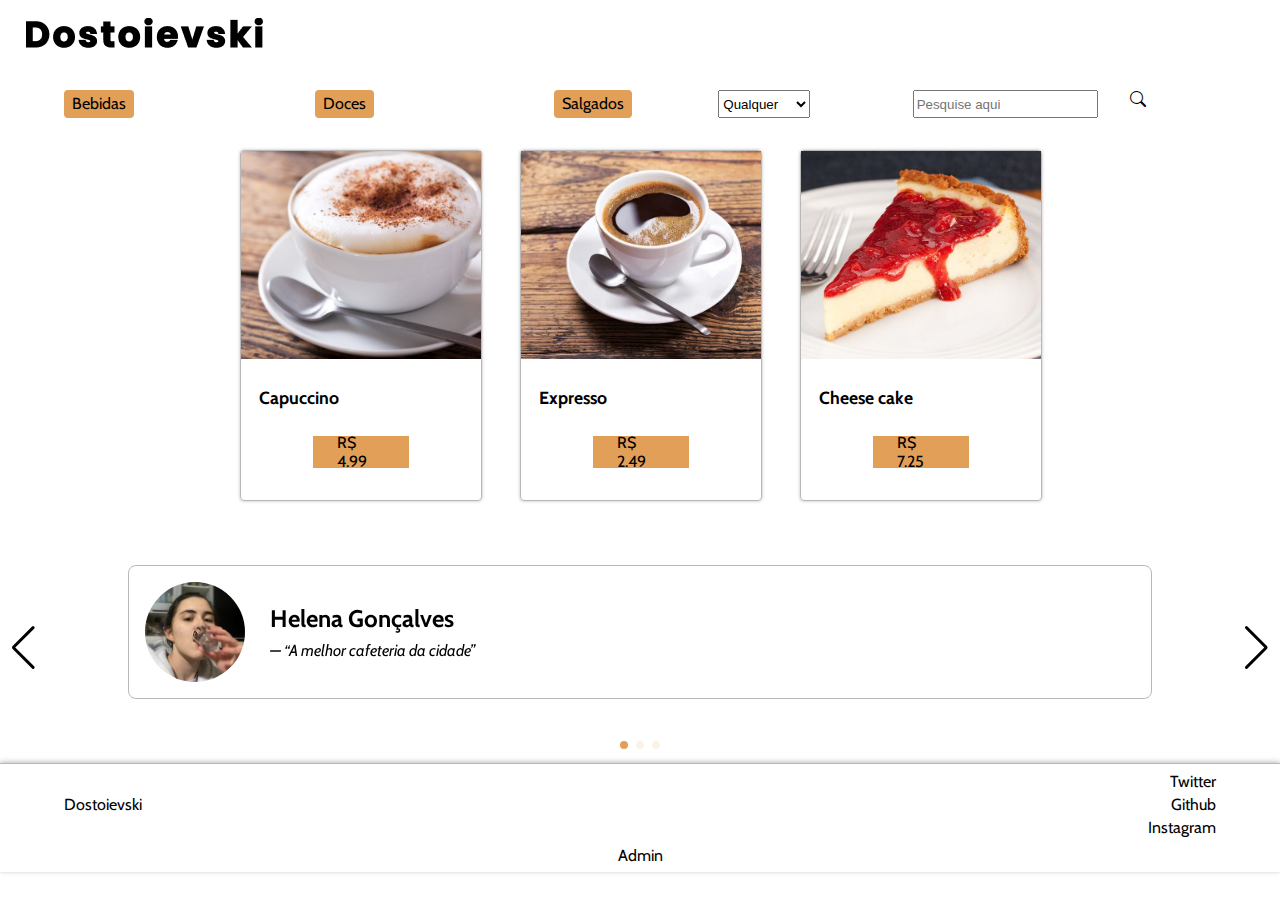
==== commit aab28c82: "Página do produto refeita" ====
--- a/index.html
+++ b/index.html
@@ -119,7 +119,7 @@
         <div class="bottom-footer">
             <a href="api/index.php">Admin</a>
         </div>
-    </footer>>
+    </footer>
 
     <!-- SCRIPTS -->
     <script src="script/search.js"></script>
--- a/style/base.css
+++ b/style/base.css
@@ -4,14 +4,12 @@
 
 :root {
     --font: #000;
-    --bg: #F9F9F9;
+    --bg: #FFF;
     --sombra: #b8b8b8;
 
     --main: #E19F58;
     --mainLight: #F3BE84;
     --mainLighter: #F8E3D4;
-
-
 }
 *{
     margin: 0;
@@ -19,7 +17,7 @@
 body {
     font-family: 'Cabin', sans-serif;
     color: var(--font-color);
-    background-color: var(--background-color);
+    background-color: var(--bg);
     overflow-x: hidden;
 }
 html {
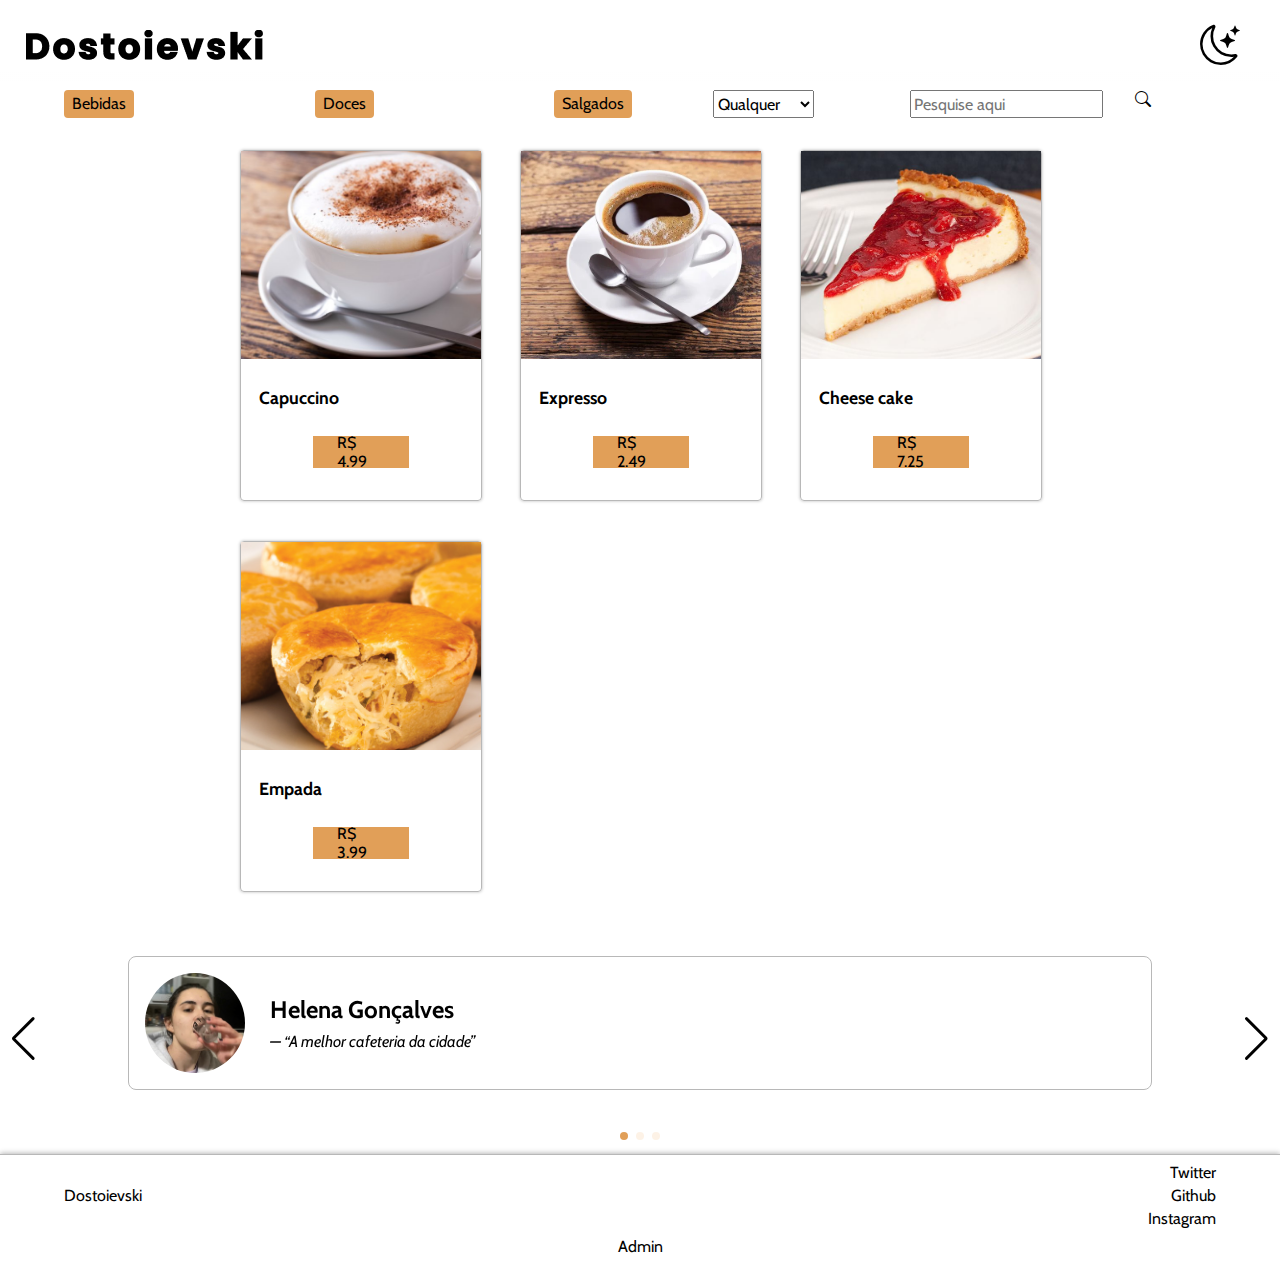
==== commit 7966201f: "Tema claro e escuro" ====
--- a/index.html
+++ b/index.html
@@ -14,10 +14,11 @@
     <link rel="icon" href="favicon.svg" type="image/x-icon">
     <title> Dostoievski </title>
 </head>
-<body>
+<body class="tema-claro">
 
     <nav>
-        <img src="images/Dostoievski.png" alt="Dostoievski">
+        <img id="logo" src="images/Dostoievski.png" alt="Dostoievski">
+        <i id="muda-modo" class="nav-icone bi bi-moon-stars"></i>
     </nav>
 
     <main>
@@ -123,6 +124,7 @@
 
     <!-- SCRIPTS -->
     <script src="script/search.js"></script>
+    <script src="script/temas.js"></script>
     <!-- CARROSSEL DOS TESTEMUNHOS -->
     <script src="https://unpkg.com/swiper@8/swiper-bundle.min.js"></script>
     <script src="script/swiper.js"></script>
--- a/style/home.css
+++ b/style/home.css
@@ -16,6 +16,9 @@
     display: flex;
     gap: 0.25em;
 }
+.input i {
+    cursor: pointer;
+}
 .form {
     display: flex;
     width: 100%;
@@ -26,6 +29,7 @@
     padding: 0.25em 0.5em;
     border-radius: 0.25em;
     cursor: pointer;
+    color: var(--preto);
 }
 .categoria.ativa {
     background-color: var(--main);
@@ -87,7 +91,6 @@
 }
 /* BOTAO DE COMPRA */
 .botao-compra {
-    color: black;
     position: relative;
     overflow: hidden;
     width: 6em;
@@ -103,6 +106,10 @@
     left:0;
     width: 100%;
     height: 100%;
+    color: var(--preto);
+}
+.link-compra i{
+    color: var(--preto);
 }
 .icone, .preco {
     position: absolute;
--- a/style/base.css
+++ b/style/base.css
@@ -3,8 +3,10 @@
 @import url("https://cdn.jsdelivr.net/npm/bootstrap-icons@1.8.3/font/bootstrap-icons.css");
 
 :root {
-    --font: #000;
-    --bg: #FFF;
+    --preto: #000;
+    --pretoTransparente: rgba(0,0,0,0.6); 
+    --branco: #FFF;
+    --brancoTransparente: rgba(255,255,255,0.6); 
     --sombra: #b8b8b8;
 
     --main: #E19F58;
@@ -16,41 +18,85 @@
 }
 body {
     font-family: 'Cabin', sans-serif;
-    color: var(--font-color);
+    overflow-x: hidden;
+}
+[class*="tema-"] {
+    color: var(--fonte);
     background-color: var(--bg);
-    overflow-x: hidden;
+    
+} 
+.tema-claro{
+    --fonte: #000000;
+    --bg: #fff;
+    --degrade: rgba(255,255,255,0.6);
+}
+.tema-claro #logo{
+    filter: invert(0%);
+}
+.tema-escuro{
+    --fonte: #ffffff;
+    --bg: #000;
+    --degrade: rgba(0,0,0,0.6);
+}
+.tema-escuro #logo{
+    filter: invert(100%);
+}
+
+a {
+    color: var(--fonte);
+    text-decoration: none;
+    transition: all 0.2s ease-in;
+}
+a:hover {
+    background: var(--main);
+}
+i {
+    color: var(--fonte);
+}
+input, select, textarea {
+    font-family: 'Cabin', sans-serif;
+    font-size: 1rem;
 }
 html {
     scroll-behavior: smooth;
 }
-a {
-    color: var(--font);
-    text-decoration: none;
-    transition: all 0.2s ease-in;
-}
-a:hover {
-    background: var(--main);;
-}
-i {
-    color: var(--font-color);
-}
 
 
+main {
+    width: 100%;
+    height: auto;
+    min-height: 77.9vh;
+    margin-top: 10vh;
+    position: relative;
+}
 /************* NAV ************/
 nav {
     position: fixed;
     top: 0;
-    padding-top: 2vh;
+    padding-top: 1vh;
     padding-left: 2vw;
     height: 8vh;
     width: 100%;
     z-index: 1000;
 
-    background: rgb(255,255,255);
-    background: linear-gradient(180deg, rgba(255,255,255,1) 77%, rgba(255,255,255,0.6698113207547169) 100%);
+    display: flex;
+    align-items: center;
+    justify-content: space-between;
+
+    background: var(--bg);
+    background: linear-gradient(180deg, var(--bg) 77%, var(--degrade) 100%);
 }
-main {
-    margin-top: 10vh;
+
+.nav-icone {
+    font-size: 2.5em;
+    position: fixed;
+    right: 1em;
+    transition: all 0.2s ease;
+    cursor: pointer;
+}
+.nav-icone:hover {
+    font-size: 2.8em;
+    background: var(--bg);
 }
 
 /************************** FOOTER ***************************/
@@ -58,8 +104,8 @@
     height: 12vh;
     width: 100%;
 
-    background: rgb(255,255,255);
-    background: linear-gradient(0deg, rgba(255,255,255,1) 77%, rgba(255,255,255,0.6698113207547169) 100%);
+    background: var(--bg);
+    background: linear-gradient(0deg, var(--bg) 77%, var(--degrade) 100%);
 
     border-top: 1px solid var(--sombra);
     box-shadow: 0 -1px 5px var(--sombra);
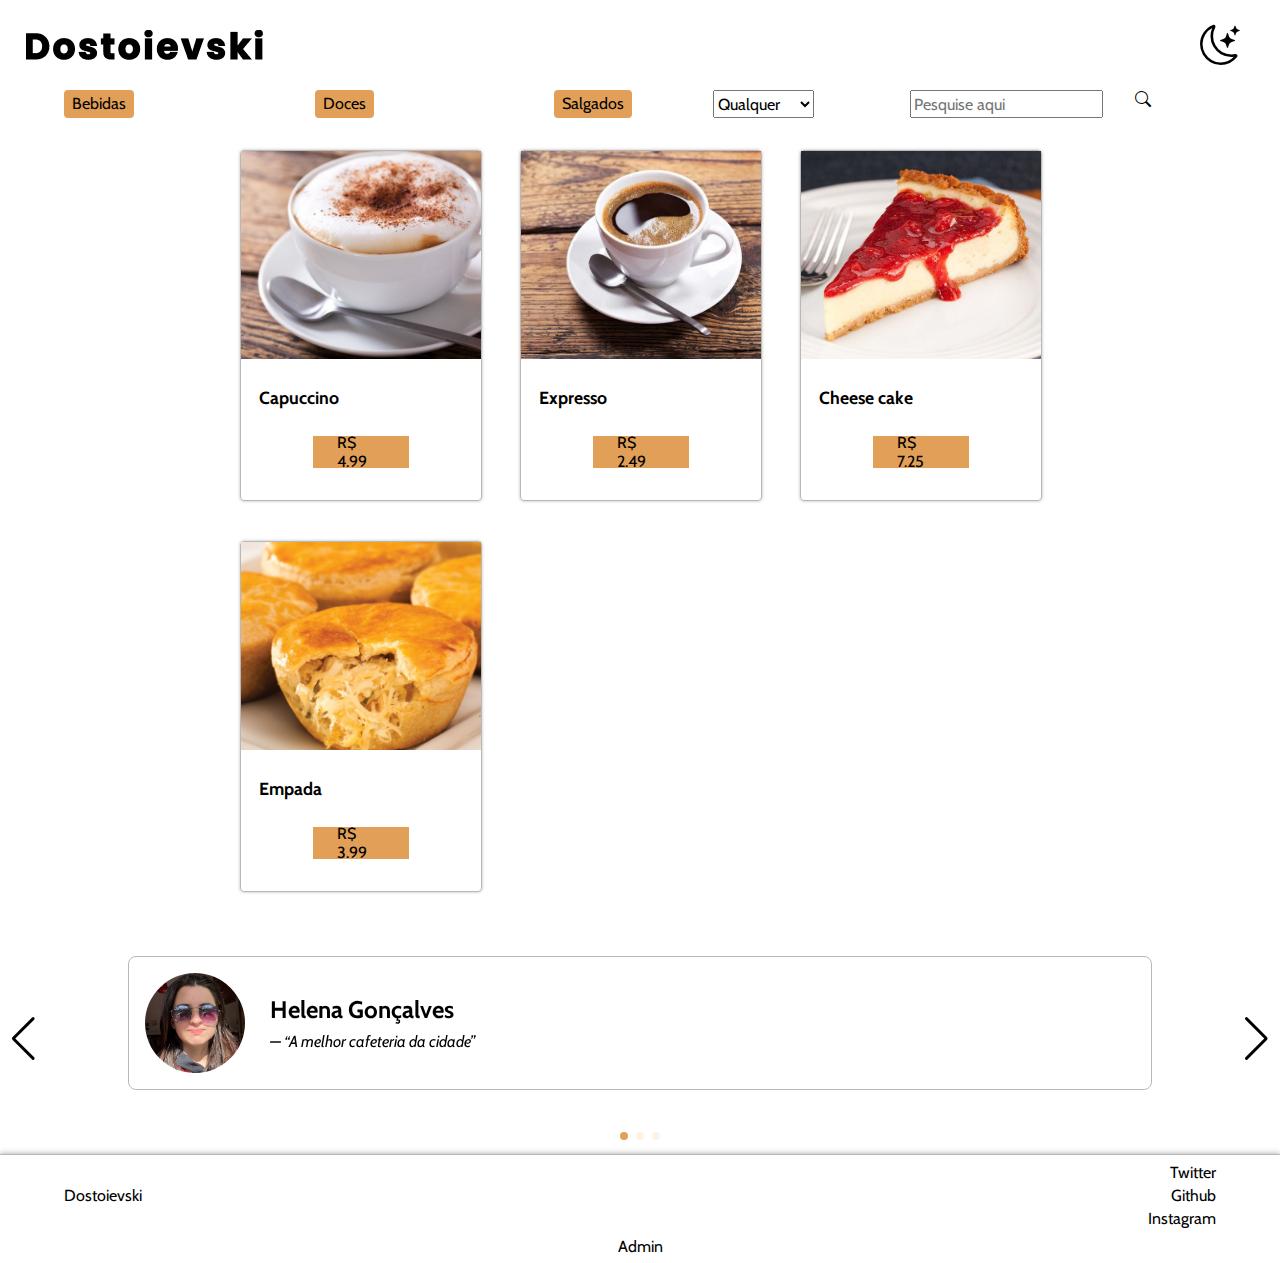
==== commit 0e96a3e3: "testemunhos atualizados" ====
--- a/index.html
+++ b/index.html
@@ -61,7 +61,7 @@
                     <div class="swiper-slide">
                         <div class="testemunho">
                             <div class="imagem-testemunho container-imagem">
-                                <img src="images/pessoa1.jpg" alt="selfie minha">
+                                <img src="images/pessoa1.png" alt="selfie minha">
                             </div>
                             <div class="texto-testemunho">
                                 <h2>Helena Gonçalves</h2>
@@ -75,11 +75,11 @@
                     <div class="swiper-slide">
                         <div class="testemunho">
                             <div class="imagem-testemunho container-imagem">
-                                <img src="images/pessoa2.JPG" alt="meme que achei em um subreddit aí">
+                                <img src="images/pessoa2.jpg" alt="meme que achei em um subreddit aí">
                             </div>
                             <div class="texto-testemunho">
-                                <h2>Steve Smith</h2>
-                                <p>“Integer varius orci nisl, eu malesuada leo blandit non."</p>
+                                <h2>Sam Smith</h2>
+                                <p> — “Incrivelmente fácil e rápido de comprar."</p>
                             </div>
                         </div>
                     </div>
@@ -89,11 +89,11 @@
                     <div class="swiper-slide">
                         <div class="testemunho">
                             <div class="imagem-testemunho container-imagem">
-                                <img src="images/pessoa3.png" alt="print de um tiktok da doja cat">
+                                <img src="images/pessoa3.JPG" alt="print de um tiktok da doja cat">
                             </div>
                             <div class="texto-testemunho">
                                 <h2>Gloria Semkins</h2>
-                                <p>“Lorem ipsum dolor sit amet, consectetur adipiscing elit."</p>
+                                <p> — “Ótimo atendimento 10/10."</p>
                             </div>
                         </div>
                     </div>
